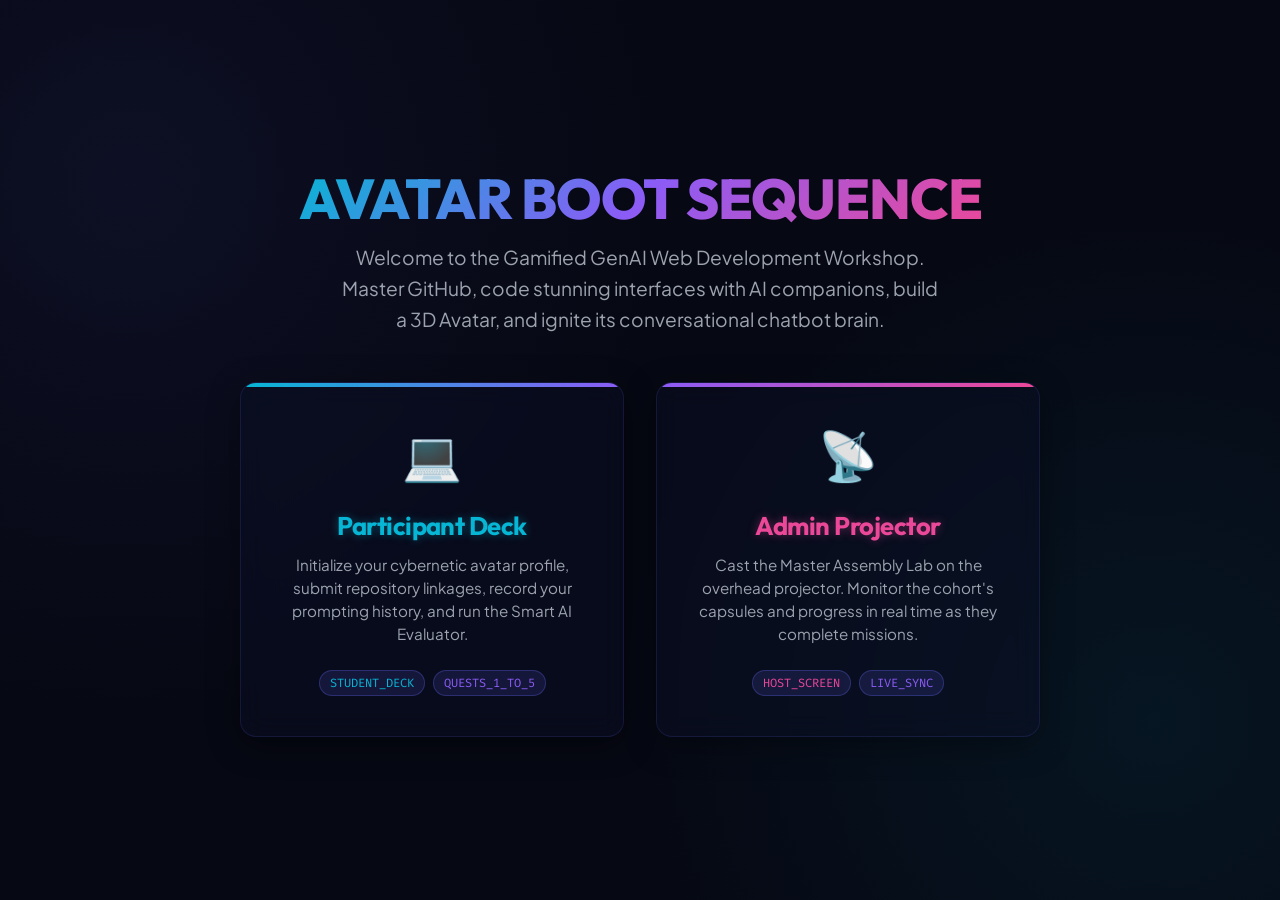
==== index.html @ 8b6d75e6 "Initial commit: Gamified Workshop V1 (LocalStorage State)" ====
<!DOCTYPE html>
<html lang="en">
<head>
    <meta charset="UTF-8">
    <meta name="viewport" content="width=device-width, initial-scale=1.0">
    <title>GenAI Web Dev Workshop Gateway</title>
    <link rel="stylesheet" href="css/main.css">
    <style>
        .gateway-container {
            display: flex;
            flex-direction: column;
            justify-content: center;
            align-items: center;
            min-height: 100vh;
            padding: 40px 20px;
            text-align: center;
        }

        .header-logo {
            font-size: 3.5rem;
            font-weight: 800;
            background: linear-gradient(135deg, var(--neon-cyan), var(--neon-purple), var(--neon-pink));
            -webkit-background-clip: text;
            -webkit-text-fill-color: transparent;
            margin-bottom: 8px;
            text-transform: uppercase;
            letter-spacing: -1px;
            animation: textPulse 4s infinite alternate;
        }

        @keyframes textPulse {
            0% { filter: drop-shadow(0 0 5px rgba(6, 182, 212, 0.3)); }
            100% { filter: drop-shadow(0 0 20px rgba(139, 92, 246, 0.6)); }
        }

        .subtitle {
            color: var(--text-secondary);
            font-size: 1.2rem;
            max-width: 600px;
            margin-bottom: 48px;
            line-height: 1.6;
        }

        .portal-grid {
            display: grid;
            grid-template-columns: repeat(auto-fit, minmax(320px, 1fr));
            gap: 32px;
            width: 100%;
            max-width: 800px;
        }

        .portal-card {
            padding: 40px;
            cursor: pointer;
            transition: all 0.3s ease;
            position: relative;
            overflow: hidden;
            display: flex;
            flex-direction: column;
            align-items: center;
        }

        .portal-card::before {
            content: '';
            position: absolute;
            top: 0;
            left: 0;
            width: 100%;
            height: 4px;
        }

        .portal-participant::before {
            background: linear-gradient(to right, var(--neon-cyan), var(--neon-purple));
        }

        .portal-admin::before {
            background: linear-gradient(to right, var(--neon-purple), var(--neon-pink));
        }

        .icon-box {
            font-size: 3rem;
            margin-bottom: 24px;
        }

        .portal-title {
            font-size: 1.6rem;
            font-weight: 700;
            margin-bottom: 12px;
        }

        .portal-desc {
            color: var(--text-secondary);
            font-size: 0.95rem;
            line-height: 1.5;
            margin-bottom: 24px;
        }

        .badge-list {
            display: flex;
            gap: 8px;
            margin-top: auto;
        }

        .role-tag {
            font-family: var(--font-code);
            font-size: 0.75rem;
            padding: 4px 10px;
            background: rgba(99, 102, 241, 0.15);
            border: 1px solid rgba(99, 102, 241, 0.3);
            border-radius: 20px;
            color: var(--neon-cyan);
        }
    </style>
</head>
<body>
    <div class="gateway-container">
        <h1 class="header-logo">Avatar Boot Sequence</h1>
        <p class="subtitle">Welcome to the Gamified GenAI Web Development Workshop. Master GitHub, code stunning interfaces with AI companions, build a 3D Avatar, and ignite its conversational chatbot brain.</p>

        <div class="portal-grid">
            <!-- Participant Portal Card -->
            <div class="portal-card glass-panel portal-participant" onclick="location.href='participant.html'">
                <div class="icon-box">💻</div>
                <h2 class="portal-title text-neon-cyan">Participant Deck</h2>
                <p class="portal-desc">Initialize your cybernetic avatar profile, submit repository linkages, record your prompting history, and run the Smart AI Evaluator.</p>
                <div class="badge-list">
                    <span class="role-tag">STUDENT_DECK</span>
                    <span class="role-tag" style="color:var(--neon-purple)">QUESTS_1_TO_5</span>
                </div>
            </div>

            <!-- Admin Portal Card -->
            <div class="portal-card glass-panel portal-admin" onclick="location.href='admin.html'">
                <div class="icon-box">📡</div>
                <h2 class="portal-title text-neon-pink">Admin Projector</h2>
                <p class="portal-desc">Cast the Master Assembly Lab on the overhead projector. Monitor the cohort's capsules and progress in real time as they complete missions.</p>
                <div class="badge-list">
                    <span class="role-tag" style="color:var(--neon-pink)">HOST_SCREEN</span>
                    <span class="role-tag" style="color:var(--neon-purple)">LIVE_SYNC</span>
                </div>
            </div>
        </div>
    </div>
</body>
</html>
---- css/main.css ----
@import url('https://fonts.googleapis.com/css2?family=Outfit:wght@300;400;600;800&family=Plus+Jakarta+Sans:wght@300;400;500;700&family=Fira+Code:wght@400;600&display=swap');

:root {
    --bg-color: #060813;
    --card-bg: rgba(13, 17, 39, 0.45);
    --card-border: rgba(99, 102, 241, 0.15);
    --neon-purple: #8b5cf6;
    --neon-cyan: #06b6d4;
    --neon-pink: #ec4899;
    --neon-green: #10b981;
    --text-primary: #f3f4f6;
    --text-secondary: #9ca3af;
    --font-heading: 'Outfit', sans-serif;
    --font-body: 'Plus Jakarta Sans', sans-serif;
    --font-code: 'Fira Code', monospace;
    --glow-shadow: 0 0 15px rgba(99, 102, 241, 0.3);
}

* {
    box-sizing: border-box;
    margin: 0;
    padding: 0;
    scrollbar-width: thin;
    scrollbar-color: rgba(99, 102, 241, 0.3) transparent;
}

body {
    background-color: var(--bg-color);
    background-image: 
        radial-gradient(circle at 10% 20%, rgba(99, 102, 241, 0.08) 0%, transparent 40%),
        radial-gradient(circle at 90% 80%, rgba(6, 182, 212, 0.08) 0%, transparent 40%);
    color: var(--text-primary);
    font-family: var(--font-body);
    min-height: 100vh;
    overflow-x: hidden;
}

h1, h2, h3, h4, h5, h6 {
    font-family: var(--font-heading);
    letter-spacing: -0.02em;
}

/* Glassmorphism Styles */
.glass-panel {
    background: var(--card-bg);
    backdrop-filter: blur(12px);
    -webkit-backdrop-filter: blur(12px);
    border: 1px solid var(--card-border);
    border-radius: 16px;
    box-shadow: 0 8px 32px 0 rgba(0, 0, 0, 0.37);
}

.glass-panel:hover {
    border-color: rgba(99, 102, 241, 0.25);
    box-shadow: 0 8px 32px 0 rgba(99, 102, 241, 0.1);
    transition: all 0.3s cubic-bezier(0.4, 0, 0.2, 1);
}

/* Scrollbar Customization */
::-webkit-scrollbar {
    width: 6px;
    height: 6px;
}
::-webkit-scrollbar-track {
    background: transparent;
}
::-webkit-scrollbar-thumb {
    background: rgba(99, 102, 241, 0.3);
    border-radius: 10px;
}
::-webkit-scrollbar-thumb:hover {
    background: var(--neon-purple);
}

/* Badges / Glow Utilities */
.text-neon-cyan {
    color: var(--neon-cyan);
    text-shadow: 0 0 10px rgba(6, 182, 212, 0.4);
}
.text-neon-purple {
    color: var(--neon-purple);
    text-shadow: 0 0 10px rgba(139, 92, 246, 0.4);
}
.text-neon-pink {
    color: var(--neon-pink);
    text-shadow: 0 0 10px rgba(236, 72, 153, 0.4);
}
.text-neon-green {
    color: var(--neon-green);
    text-shadow: 0 0 10px rgba(16, 185, 129, 0.4);
}

.btn-cyber {
    background: linear-gradient(135deg, var(--neon-purple), #6366f1);
    border: none;
    border-radius: 8px;
    color: white;
    font-family: var(--font-heading);
    font-weight: 600;
    cursor: pointer;
    position: relative;
    overflow: hidden;
    transition: all 0.3s ease;
    box-shadow: 0 4px 15px rgba(139, 92, 246, 0.3);
}

.btn-cyber:hover {
    transform: translateY(-2px);
    box-shadow: 0 6px 20px rgba(139, 92, 246, 0.5);
}

.btn-cyber::after {
    content: '';
    position: absolute;
    top: -50%;
    left: -50%;
    width: 200%;
    height: 200%;
    background: linear-gradient(to right, transparent, rgba(255,255,255,0.2), transparent);
    transform: rotate(30deg);
    transition: all 0.5s ease;
}

.btn-cyber:hover::after {
    left: 120%;
}

/* Capsule Core Aesthetics */
.capsule-grid {
    display: grid;
    grid-template-columns: repeat(auto-fill, minmax(280px, 1fr));
    gap: 24px;
    padding: 20px 0;
}

.capsule {
    position: relative;
    padding: 24px;
    display: flex;
    flex-direction: column;
    align-items: center;
    text-align: center;
    border-radius: 20px;
    overflow: hidden;
    transition: all 0.4s cubic-bezier(0.175, 0.885, 0.32, 1.275);
}

.capsule-glass {
    width: 140px;
    height: 200px;
    border-radius: 70px 70px 15px 15px;
    border: 2px solid rgba(255, 255, 255, 0.1);
    background: radial-gradient(circle at 50% 15%, rgba(255, 255, 255, 0.08) 0%, rgba(0, 0, 0, 0.6) 80%);
    position: relative;
    margin-bottom: 16px;
    display: flex;
    justify-content: center;
    align-items: flex-end;
    overflow: hidden;
    box-shadow: inset 0 0 20px rgba(0,0,0,0.8);
}

.capsule-bubble {
    position: absolute;
    bottom: 0;
    left: 0;
    width: 100%;
    height: 0%;
    transition: all 1.5s cubic-bezier(0.4, 0, 0.2, 1);
    opacity: 0.15;
}

.capsule-wireframe {
    position: absolute;
    width: 90px;
    height: 140px;
    bottom: 20px;
    border: 1px dashed rgba(6, 182, 212, 0.2);
    border-radius: 45px;
    transform: scale(0.6);
    opacity: 0;
    transition: all 1s ease;
    animation: spin 8s linear infinite;
}

.capsule-avatar-sprite {
    width: 70px;
    height: 120px;
    bottom: 15px;
    position: absolute;
    z-index: 2;
    transform: translateY(120%);
    transition: all 1.2s cubic-bezier(0.175, 0.885, 0.32, 1.275);
    background-size: contain;
    background-position: bottom center;
    background-repeat: no-repeat;
}

/* Glowing States mapping to Quests */
/* Level 0: Offline */
.capsule.state-offline .capsule-glass {
    border-color: rgba(156, 163, 175, 0.2);
    box-shadow: 0 0 10px rgba(0, 0, 0, 0.5);
}

/* Level 1: Git Connected */
.capsule.state-git .capsule-glass {
    border-color: rgba(236, 72, 153, 0.4);
    box-shadow: 0 0 15px rgba(236, 72, 153, 0.15), inset 0 0 15px rgba(236, 72, 153, 0.1);
}
.capsule.state-git .capsule-bubble {
    height: 25%;
    background: var(--neon-pink);
}

/* Level 2: Chassis Materialized (Portfolio) */
.capsule.state-portfolio .capsule-glass {
    border-color: rgba(139, 92, 246, 0.5);
    box-shadow: 0 0 20px rgba(139, 92, 246, 0.25), inset 0 0 20px rgba(139, 92, 246, 0.15);
}
.capsule.state-portfolio .capsule-bubble {
    height: 50%;
    background: var(--neon-purple);
}

/* Level 3: Wireframe Projection (3D scene) */
.capsule.state-3dweb .capsule-glass {
    border-color: rgba(6, 182, 212, 0.6);
    box-shadow: 0 0 25px rgba(6, 182, 212, 0.35), inset 0 0 25px rgba(6, 182, 212, 0.2);
}
.capsule.state-3dweb .capsule-bubble {
    height: 75%;
    background: var(--neon-cyan);
}
.capsule.state-3dweb .capsule-wireframe {
    opacity: 1;
    transform: scale(0.9);
}

/* Level 4: Avatar Materialized */
.capsule.state-avatar .capsule-glass {
    border-color: rgba(6, 182, 212, 0.8);
    box-shadow: 0 0 30px rgba(6, 182, 212, 0.4), inset 0 0 30px rgba(6, 182, 212, 0.25);
}
.capsule.state-avatar .capsule-bubble {
    height: 100%;
    background: linear-gradient(to top, var(--neon-cyan), var(--neon-purple));
    opacity: 0.25;
}
.capsule.state-avatar .capsule-avatar-sprite {
    transform: translateY(0);
    opacity: 0.7;
}

/* Level 5: Mind Synced (Chatbot) */
.capsule.state-mindsynced .capsule-glass {
    border-color: var(--neon-green);
    box-shadow: 0 0 35px rgba(16, 185, 129, 0.6), inset 0 0 35px rgba(16, 185, 129, 0.3);
    background: radial-gradient(circle at 50% 15%, rgba(16, 185, 129, 0.15) 0%, rgba(0, 0, 0, 0.4) 80%);
}
.capsule.state-mindsynced .capsule-bubble {
    height: 100%;
    background: var(--neon-green);
    opacity: 0.3;
    animation: pulseGlow 2s infinite ease-in-out;
}
.capsule.state-mindsynced .capsule-avatar-sprite {
    transform: translateY(0);
    opacity: 1;
    animation: avatarFloat 3s infinite ease-in-out;
}

/* Keyframes */
@keyframes spin {
    0% { transform: scale(0.9) rotate(0deg); }
    100% { transform: scale(0.9) rotate(360deg); }
}

@keyframes pulseGlow {
    0%, 100% { opacity: 0.2; }
    50% { opacity: 0.45; }
}

@keyframes avatarFloat {
    0%, 100% { transform: translateY(0); }
    50% { transform: translateY(-5px); }
}

/* Particle explosion on milestone achievement */
.milestone-flash {
    position: absolute;
    top: 0;
    left: 0;
    width: 100%;
    height: 100%;
    pointer-events: none;
    z-index: 100;
    animation: flashEffect 0.8s ease-out;
}

@keyframes flashEffect {
    0% { background: rgba(139, 92, 246, 0.5); opacity: 1; }
    100% { background: transparent; opacity: 0; }
}
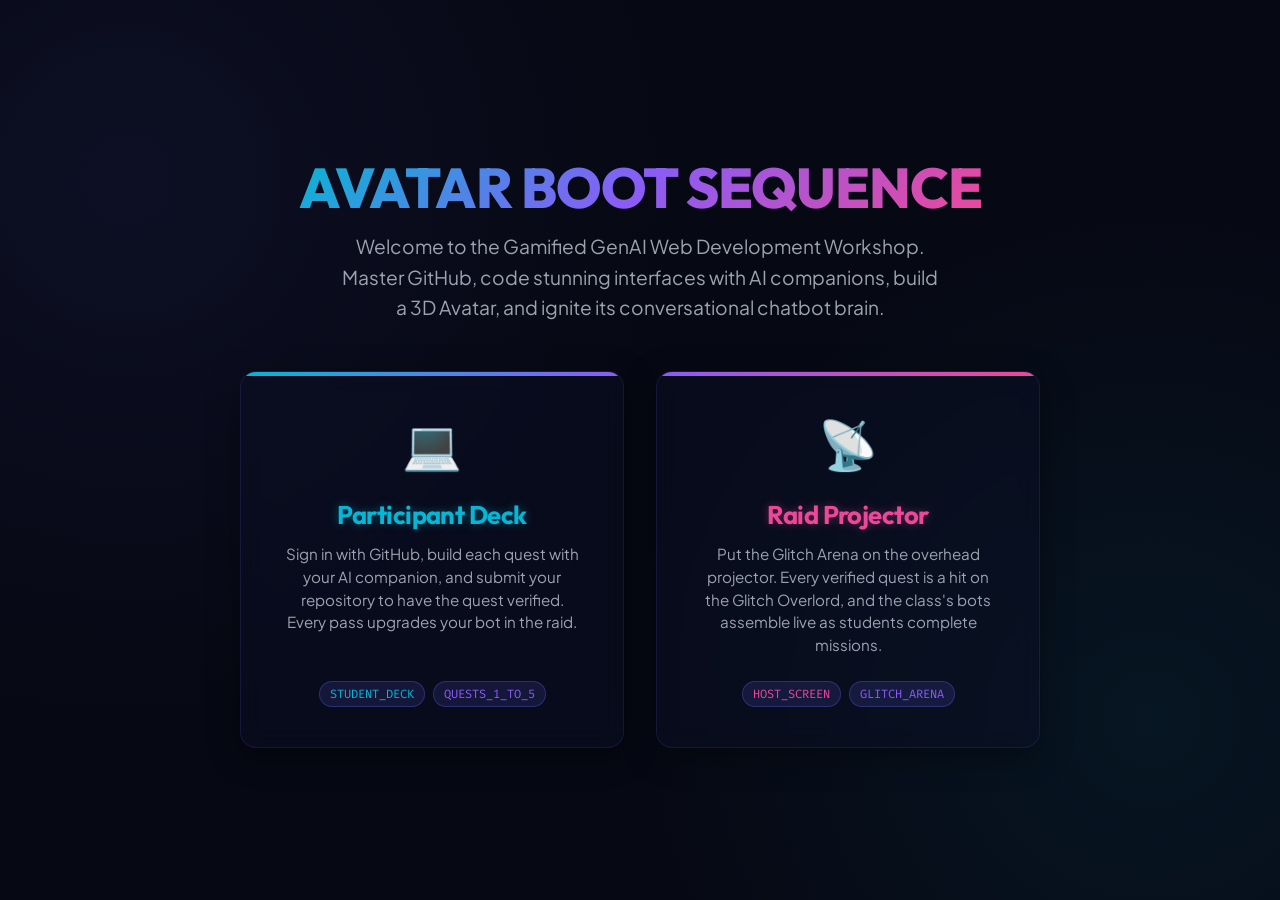
==== commit e2b1ca46: "Home page: projector card opens the Glitch Arena The projector card now opens arena.html (renamed Ra" ====
--- a/index.html
+++ b/index.html
@@ -122,7 +122,7 @@
             <div class="portal-card glass-panel portal-participant" onclick="location.href='participant.html'">
                 <div class="icon-box">💻</div>
                 <h2 class="portal-title text-neon-cyan">Participant Deck</h2>
-                <p class="portal-desc">Initialize your cybernetic avatar profile, submit repository linkages, record your prompting history, and run the Smart AI Evaluator.</p>
+                <p class="portal-desc">Sign in with GitHub, build each quest with your AI companion, and submit your repository to have the quest verified. Every pass upgrades your bot in the raid.</p>
                 <div class="badge-list">
                     <span class="role-tag">STUDENT_DECK</span>
                     <span class="role-tag" style="color:var(--neon-purple)">QUESTS_1_TO_5</span>
@@ -130,13 +130,13 @@
             </div>
 
             <!-- Admin Portal Card -->
-            <div class="portal-card glass-panel portal-admin" onclick="location.href='admin.html'">
+            <div class="portal-card glass-panel portal-admin" onclick="location.href='arena.html'">
                 <div class="icon-box">📡</div>
-                <h2 class="portal-title text-neon-pink">Admin Projector</h2>
-                <p class="portal-desc">Cast the Master Assembly Lab on the overhead projector. Monitor the cohort's capsules and progress in real time as they complete missions.</p>
+                <h2 class="portal-title text-neon-pink">Raid Projector</h2>
+                <p class="portal-desc">Put the Glitch Arena on the overhead projector. Every verified quest is a hit on the Glitch Overlord, and the class's bots assemble live as students complete missions.</p>
                 <div class="badge-list">
                     <span class="role-tag" style="color:var(--neon-pink)">HOST_SCREEN</span>
-                    <span class="role-tag" style="color:var(--neon-purple)">LIVE_SYNC</span>
+                    <span class="role-tag" style="color:var(--neon-purple)">GLITCH_ARENA</span>
                 </div>
             </div>
         </div>
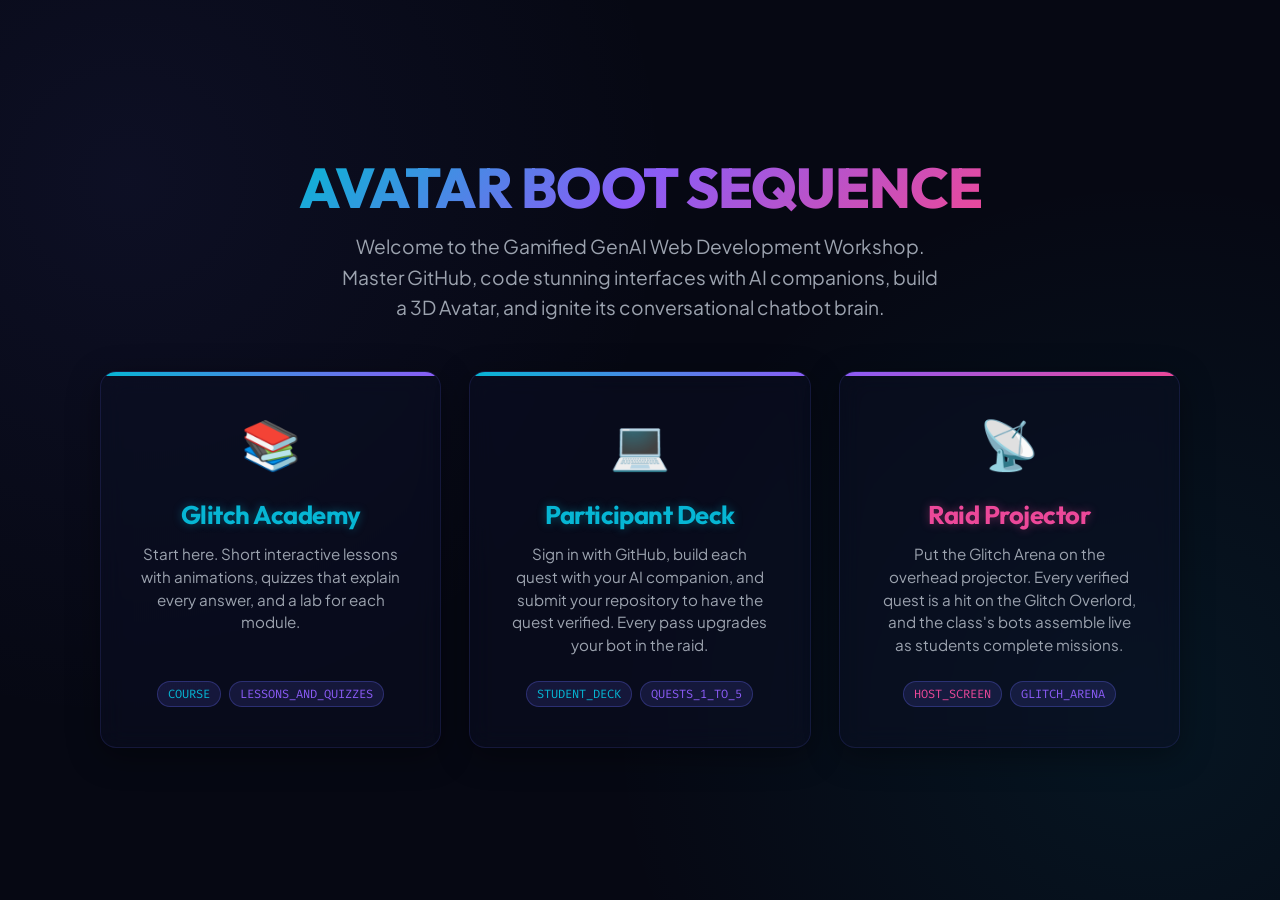
==== commit 3caefdca: "Add Glitch Academy: course with interactive lessons, scored quizzes and live class insights learn.ht" ====
--- a/index.html
+++ b/index.html
@@ -43,10 +43,10 @@
 
         .portal-grid {
             display: grid;
-            grid-template-columns: repeat(auto-fit, minmax(320px, 1fr));
-            gap: 32px;
+            grid-template-columns: repeat(auto-fit, minmax(280px, 1fr));
+            gap: 28px;
             width: 100%;
-            max-width: 800px;
+            max-width: 1080px;
         }
 
         .portal-card {
@@ -118,6 +118,17 @@
         <p class="subtitle">Welcome to the Gamified GenAI Web Development Workshop. Master GitHub, code stunning interfaces with AI companions, build a 3D Avatar, and ignite its conversational chatbot brain.</p>
 
         <div class="portal-grid">
+            <!-- Course Card -->
+            <div class="portal-card glass-panel portal-participant" onclick="location.href='learn.html'">
+                <div class="icon-box">📚</div>
+                <h2 class="portal-title text-neon-cyan">Glitch Academy</h2>
+                <p class="portal-desc">Start here. Short interactive lessons with animations, quizzes that explain every answer, and a lab for each module.</p>
+                <div class="badge-list">
+                    <span class="role-tag">COURSE</span>
+                    <span class="role-tag" style="color:var(--neon-purple)">LESSONS_AND_QUIZZES</span>
+                </div>
+            </div>
+
             <!-- Participant Portal Card -->
             <div class="portal-card glass-panel portal-participant" onclick="location.href='participant.html'">
                 <div class="icon-box">💻</div>
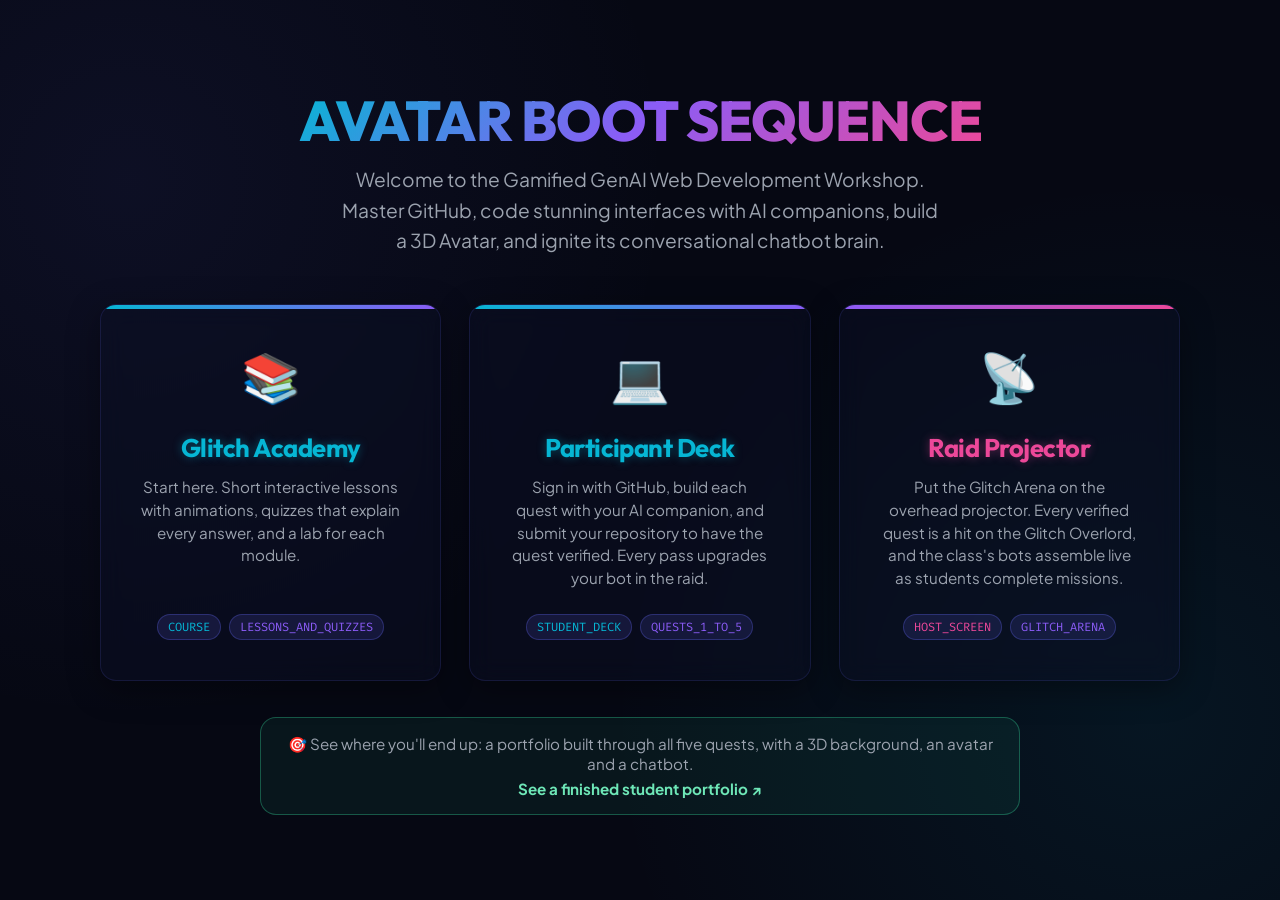
==== commit dbf619ac: "Home page: link a finished student portfolio Shows students where the five quests lead: a portfolio " ====
--- a/index.html
+++ b/index.html
@@ -110,6 +110,15 @@
             border-radius: 20px;
             color: var(--neon-cyan);
         }
+
+        .example-link {
+            display: flex; flex-wrap: wrap; align-items: center; justify-content: center; gap: 6px 14px;
+            margin: 36px auto 0; padding: 16px 22px; max-width: 760px;
+            border-radius: 16px; border: 1px solid rgba(52, 211, 153, 0.35); background: rgba(52, 211, 153, 0.07);
+            color: var(--text-secondary); font-size: 0.95rem; text-align: center;
+        }
+        .example-link a { color: #6ee7b7; font-weight: 700; text-decoration: none; }
+        .example-link a:hover, .example-link a:focus-visible { text-decoration: underline; }
     </style>
 </head>
 <body>
@@ -151,6 +160,11 @@
                 </div>
             </div>
         </div>
+
+        <p class="example-link">
+            <span>🎯 See where you'll end up: a portfolio built through all five quests, with a 3D background, an avatar and a chatbot.</span>
+            <a href="https://sanketsalvinitk.github.io/glitch-academy-demo/" target="_blank" rel="noopener">See a finished student portfolio ↗</a>
+        </p>
     </div>
 </body>
 </html>
